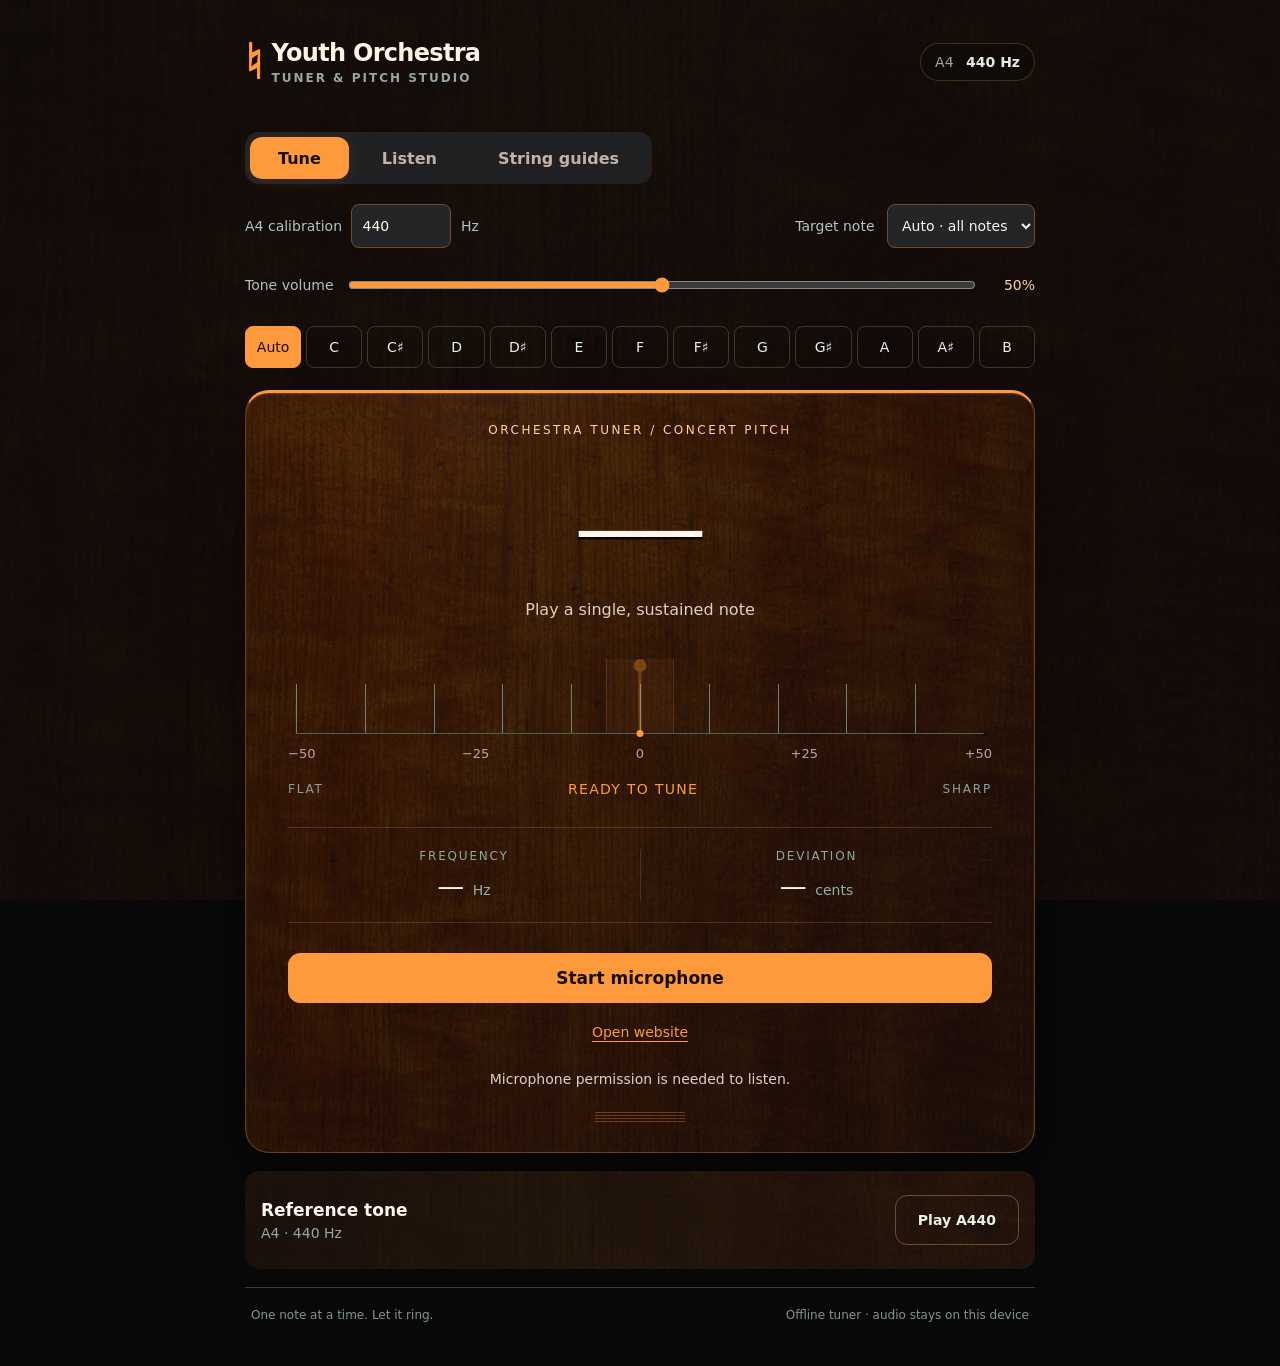
==== android/app/src/main/assets/index.html @ d524d64e "Add Youth Orchestra 1.0.1 Android app, APK, and website source" ====
<!doctype html>
<html lang="en"><head><meta http-equiv="Content-Security-Policy" content="default-src 'none'; script-src 'self'; style-src 'self'; style-src-attr 'unsafe-inline'; img-src 'self' data:; connect-src 'self'; worker-src 'self'; manifest-src 'self'; font-src 'self'; object-src 'none'; base-uri 'none'; form-action 'none'"><meta charset="utf-8"><meta name="viewport" content="width=device-width, initial-scale=1"><meta name="theme-color" content="#0b0b0d"><title>Youth Orchestra · Tuner</title><meta name="description" content="Tune your instrument with a live chromatic tuner calibrated to A4 = 440 Hz."><link rel="icon" type="image/svg+xml" href="data:image/svg+xml,%3Csvg xmlns='http://www.w3.org/2000/svg' viewBox='0 0 32 32'%3E%3Crect width='32' height='32' rx='8' fill='%230b0b0d'/%3E%3Cpath d='M10 6v12a6 6 0 0012 0V6M16 24v5' stroke='%23ff9a3c' stroke-width='3' fill='none'/%3E%3C/svg%3E"><link rel="stylesheet" href="style.css" integrity="sha384-l7qpOl9iHXeaQdGWVHoG00xx7gDx+W5d9m737v8T/c5CW1Lh4AtrodscPBLJtusu" crossorigin="anonymous"></head>
<body><main><header><div class="brand"><span class="mark">♮</span><span class="brand-name">Youth Orchestra<span class="studio">TUNER & PITCH STUDIO</span></span></div><span class="calibration">A4 <b>440 Hz</b></span></header>
<nav aria-label="Tuner mode"><button id="tunerTab" aria-pressed="true">Tune</button><button id="listenTab" aria-pressed="false">Listen</button><button id="guidesTab" aria-pressed="false">String guides</button></nav><div class="settings"><label>A4 calibration <input id="calibration" type="number" min="20" max="20000" step="0.1" value="440"> Hz</label><label>Target note <select id="target"><option value="auto">Auto · all notes</option></select></label><label class="volume-control" for="toneVolume">Tone volume <input id="toneVolume" type="range" min="0" max="100" step="1" value="50"><output id="volumeValue" for="toneVolume">50%</output></label></div><div id="noteStrip" class="note-strip" role="group" aria-label="Target note shortcuts"></div><section id="tunerView" class="instrument" aria-label="Chromatic tuner"><div class="eyebrow">ORCHESTRA TUNER / CONCERT PITCH</div><div class="readout"><span id="note">—</span><span id="octave"></span></div><p id="pitch" class="pitch">Play a single, sustained note</p><div class="meter"><div class="center-band"></div><div class="ticks" aria-hidden="true"></div><div id="needle" class="needle"></div><div class="center-dot"></div></div><div class="scale"><span>−50</span><span>−25</span><span>0</span><span>+25</span><span>+50</span></div><div class="meter-labels"><span>FLAT</span><span id="verdict">READY TO TUNE</span><span>SHARP</span></div><div class="details"><div><span>FREQUENCY</span><strong id="frequency">— <small>Hz</small></strong></div><div><span>DEVIATION</span><strong id="cents">— <small>cents</small></strong></div></div><button id="listen" class="primary">Start microphone</button><a class="website-link" href="https://a440-studio-tuner.k-lee-augsburg-2018.chatgpt.site" target="_self" rel="noopener noreferrer">Open website</a><p id="status" role="status" aria-live="polite">Microphone permission is needed to listen.</p></section>
<section id="toneView" class="instrument" hidden><div class="eyebrow">PITCH PLAYER</div><div class="tone-title" id="toneNote">A4</div><p class="pitch">Choose a note or enter a frequency.</p><div class="tone-controls"><label>Note<select id="playNote"></select></label><label>Octave<select id="playOctave"></select></label><label class="wide">Frequency (Hz)<input id="playFrequency" type="number" min="20" max="20000" step="0.01" value="440"></label></div><button id="playPitch" class="primary" aria-pressed="false">Play pitch</button><p role="status" id="playerStatus">Start with a comfortable device volume.</p></section><section id="guidesView" class="instrument guides" hidden><div class="eyebrow">BEGINNER STRING GUIDES · ONLINE</div><h1>Tune your strings</h1><p class="pitch">Choose your instrument and string to open a beginner tuning lesson on YouTube. Each string opens its instrument’s full lesson.</p><div id="guideCards" class="guide-cards"></div><p class="guide-tip">Use small adjustments. Ask your teacher for help with pegs if you are new to tuning. Videos may use A440 even when your tuner calibration is different.</p><a class="website-link" href="https://a440-studio-tuner.k-lee-augsburg-2018.chatgpt.site" target="_self" rel="noopener noreferrer">Open website</a><p id="guideStatus" role="status"></p></section><dialog id="youtubeDialog"><h2 id="youtubeHeading">Open YouTube?</h2><p>This video needs internet. Your device may open the YouTube app; otherwise it opens in your browser.</p><div class="dialog-actions"><a id="youtubeLink" rel="noopener noreferrer" target="_self">Open YouTube</a><button id="cancelYoutube">Cancel</button></div></dialog><section id="referenceView" class="reference"><div><h2>Reference tone</h2><p>A4 · 440 Hz</p></div><button id="tone" aria-pressed="false">Play A440</button></section><footer><span>One note at a time. Let it ring.</span><span id="offlineStatus">Offline tuner · audio stays on this device</span></footer></main><script src="pitch.js" integrity="sha384-BECpr91P+D3OxPSTSqwNMDl9bMT2ejgZ+ItvPSgQ0dWuOqa0LELNYgznFjPIqYQX" crossorigin="anonymous"></script><script src="app.js" integrity="sha384-XXrqJ1t/j3+J7jpOXu4cFo1LHDAMby+DLLV+w2ytijfgjaPGy2+/SViNsLH3Heom" crossorigin="anonymous"></script></body></html>
---- android/app/src/main/assets/style.css ----
*{box-sizing:border-box} :root{font-family:Inter,ui-sans-serif,system-ui,-apple-system,sans-serif;color:#fff5ed;background:#0b0b0d;color-scheme:dark}body{margin:0}main{max-width:850px;margin:auto;padding:34px 30px 24px}header{display:flex;justify-content:space-between;align-items:center;margin-bottom:42px;gap:20px}.brand{font-size:25px;font-weight:650;letter-spacing:-1px;display:flex;align-items:center;gap:10px}.mark{color:#ff9a3c;font-size:34px}.studio{font-size:12px;letter-spacing:2px;color:#95a6a3;margin-left:10px}.calibration{font-size:14px;color:#98aaa5;border:1px solid #40352e;padding:10px 14px;border-radius:30px;white-space:nowrap}.calibration b{color:#e2ebdf;margin-left:8px}.instrument{background:linear-gradient(150deg,#202023,#141416);border:1px solid #40352e;border-radius:24px;padding:30px 42px;text-align:center;box-shadow:0 30px 90px #0003}.eyebrow{font-size:12px;letter-spacing:2.5px;color:#c2b2a7}.readout{height:161px;display:flex;justify-content:center;align-items:center;padding-top:8px;gap:6px}#note{font-size:122px;line-height:1;font-weight:500;letter-spacing:-7px}#octave{font-size:29px;align-self:center;color:#9eb3a8;padding-top:55px}.pitch{color:#b2c2bc;font-size:16px;margin:2px 0 40px}.meter{height:75px;position:relative;margin:0 8px}.ticks{position:absolute;inset:25px 0 0;background:repeating-linear-gradient(to right,#718179 0 1px,transparent 1px 10%);border-bottom:1px solid #52605a}.center-band{position:absolute;left:45%;width:10%;height:100%;background:#ff9a3c0d;border-left:1px solid #ff9a3c30;border-right:1px solid #ff9a3c30}.needle{position:absolute;left:50%;top:0;height:77px;width:3px;background:#ff9a3c;transform:translateX(-50%);transition:left .12s ease-out;opacity:.3}.needle:before{content:'';position:absolute;top:0;left:-5px;width:13px;height:13px;border-radius:50%;background:inherit}.center-dot{position:absolute;bottom:-3px;left:50%;width:7px;height:7px;transform:translateX(-50%);background:#ff9a3c;border-radius:50%}.scale{display:flex;justify-content:space-between;color:#93a59b;font-size:13px;margin:12px 0 20px}.meter-labels{display:flex;justify-content:space-between;align-items:center;color:#8ea097;font-size:12px;letter-spacing:1.8px;gap:8px}#verdict{color:#ff9a3c;letter-spacing:1.3px;font-size:14px}.details{display:grid;grid-template-columns:1fr 1fr;border-top:1px solid #40352e;border-bottom:1px solid #40352e;margin:30px 0;padding:21px 0}.details>div+div{border-left:1px solid #40352e}.details span{display:block;font-size:12px;letter-spacing:1.8px;color:#91a79b;margin-bottom:7px}.details strong{font-size:27px;font-weight:450;font-variant-numeric:tabular-nums}.details small{font-size:14px;color:#99afa0}button{font:inherit;cursor:pointer;border-radius:12px;padding:14px 22px;border:1px solid #6f4d33;background:transparent;color:#e9f1ea;font-weight:600;min-height:50px}button:hover{background:#ff9a3c12}button:focus-visible{outline:3px solid #ffc58c;outline-offset:4px}button:disabled{opacity:.6;cursor:wait}.primary{width:100%;background:#ff9a3c;border-color:#ff9a3c;color:#160d05;font-size:17px}.primary:hover{background:#ffb96f}#status{font-size:14px;color:#a1b3aa;line-height:1.5;min-height:21px;margin:16px 0 0}.reference{display:flex;justify-content:space-between;align-items:center;padding:25px 6px;gap:15px}.reference h2{font-size:17px;margin:0 0 5px;font-weight:550}.reference p{font-size:14px;color:#92aa9b;margin:0}.reference button{font-size:14px}footer{display:flex;justify-content:space-between;color:#83958b;font-size:12px;border-top:1px solid #303f37;padding:18px 6px;gap:14px;line-height:1.5}@media(max-width:560px){main{padding:20px 16px}.studio{display:none}header{margin-bottom:24px}.instrument{padding:25px 23px;border-radius:20px}#note{font-size:108px}.readout{height:144px}.pitch{margin-bottom:32px}.meter-labels{letter-spacing:.8px;font-size:12px}#verdict{font-size:12px;letter-spacing:.8px}footer{flex-direction:column;gap:5px}.details strong{font-size:24px}}@media(prefers-reduced-motion:reduce){.needle{transition:none}}
 [hidden]{display:none!important}nav{display:flex;gap:5px;margin-bottom:20px;background:#202023;padding:5px;border-radius:14px;width:fit-content}nav button{border:0;min-height:42px;padding:10px 28px;color:#c2b2a7}nav button[aria-pressed=true]{background:#ff9a3c;color:#160d05}.settings{display:flex;gap:16px;justify-content:space-between;margin-bottom:20px;flex-wrap:wrap}label{font-size:14px;color:#b2c2bc}input,select{font:inherit;background:#252527;color:#fff5ed;border:1px solid #6f4d33;border-radius:8px;padding:10px;min-height:44px}input:focus-visible,select:focus-visible{outline:2px solid #ff9a3c;outline-offset:2px}#calibration{width:100px;margin:0 5px}.settings select{margin-left:8px}.tone-title{font-size:88px;padding:25px 0 12px;font-weight:500}.tone-controls{display:grid;grid-template-columns:1fr 1fr;gap:20px;text-align:left;margin:25px 0}.tone-controls label{display:flex;flex-direction:column;gap:8px}.wide{grid-column:1/-1}#playerStatus{font-size:14px;color:#a1b3aa;line-height:1.5}@media(max-width:560px){.settings{flex-direction:column}.settings label{display:flex;align-items:center;justify-content:space-between}.settings select{max-width:185px}}
.note-strip{display:flex;gap:5px;margin:0 0 22px;flex-wrap:wrap}.note-strip button{flex:1;min-width:42px;padding:9px 6px;min-height:42px;font-size:14px;border-color:#40352e;border-radius:8px;font-weight:500}.note-strip button[aria-pressed=true]{background:#ff9a3c;color:#160d05;border-color:#ff9a3c}.instrument{background:radial-gradient(ellipse at 50% 0%,#3d291c 0%,#202023 45%,#141416 100%)}.readout{text-shadow:0 0 50px #ff9a3c15}.tone-title{color:#ff9a3c}.brand{letter-spacing:-.5px}@media(max-width:560px){.note-strip{display:grid;grid-template-columns:repeat(7,1fr)}.note-strip button{min-width:0}}
.guides{text-align:left}.guides h1{font-size:36px;letter-spacing:-1px;margin:22px 0 12px}.guides>.pitch{line-height:1.6;margin-bottom:24px}.guide-cards{display:grid;grid-template-columns:1fr 1fr;gap:16px}.guide-card{border:1px solid #594332;background:#0b0b0d66;padding:20px;border-radius:15px}.guide-card h2{margin:0 0 9px;font-size:22px}.guide-card p{font-size:14px;color:#a9bdae;min-height:42px;line-height:1.5}.string-buttons{display:flex;gap:8px;margin:18px 0}.string-buttons button{flex:1;padding:10px 6px;font-size:22px;color:#ff9a3c;background:#ff9a3c09}.guide-card small{color:#94ab9c;font-size:12px;line-height:1.5}.guide-tip{font-size:14px;color:#adc0b3;line-height:1.6;margin:24px 0 0}dialog{background:#202023;color:#fff5ed;border:1px solid #6f4d33;border-radius:18px;max-width:420px;padding:26px;margin:auto}dialog::backdrop{background:#000b}dialog p{font-size:16px;line-height:1.6;color:#b2c2bc}.dialog-actions{display:flex;gap:12px;flex-wrap:wrap}.dialog-actions a{display:inline-flex;align-items:center;color:#160d05;background:#ff9a3c;text-decoration:none;padding:14px 22px;border-radius:12px;font-weight:600}@media(max-width:560px){.guide-cards{grid-template-columns:1fr}nav{width:100%}nav button{flex:1;padding:10px 8px;font-size:14px}.guides h1{font-size:30px}}

.website-link{display:inline-block;color:#ff9a3c;font-size:14px;padding:13px 8px;margin-top:8px;text-underline-offset:4px}.website-link:focus-visible{outline:2px solid #ff9a3c;outline-offset:3px}

.brand-name{font-size:24px;letter-spacing:-.7px}.brand-name .studio{display:block;margin:4px 0 0;font-size:12px;letter-spacing:2px}.mark{font-family:Georgia,serif;font-size:48px}.instrument{border-top:3px solid #ff9a3c}.eyebrow{color:#ffad65}.instrument:after{content:'';display:block;height:10px;margin:22px auto 0;width:90px;background:repeating-linear-gradient(to bottom,#ff9a3c50 0 1px,transparent 1px 3px)}#note,.tone-title{font-family:Georgia,'Times New Roman',serif;font-weight:400}.calibration{background:#ff9a3c08}.guide-card h2{font-family:Georgia,serif;font-size:26px}.scale{color:#b8a89c}nav button[aria-pressed=true]{box-shadow:0 3px 15px #ff9a3c20}@media(max-width:560px){.brand-name{font-size:20px}.brand-name .studio{display:block;font-size:10px;letter-spacing:1.2px}.calibration{padding:9px 10px}.brand{gap:7px}header{gap:9px}.mark{font-size:38px}}

body{background:linear-gradient(#090809ef,#090809e8),url('violin-wood.jpg') center/cover fixed}.instrument{background:linear-gradient(130deg,#160b04b8,#080809d9),url('violin-wood.jpg') center/cover;border:1px solid #c980455e;border-top:3px solid #ff9a3c;box-shadow:inset 0 1px 2px #ffcf9630,0 25px 70px #0007}.readout{text-shadow:0 2px 2px #000,0 0 60px #ff9a3c25}.guide-card{background:linear-gradient(#0b0909c9,#0b0909eb),url('violin-wood.jpg') center/cover;border-color:#b076464d}.reference{border-radius:14px;padding:24px 16px;background:linear-gradient(90deg,#120e0bef,#120e0bde),url('violin-wood.jpg') center/cover;margin:18px 0}.calibration{background:#100b08b8;border-color:#9d623a66}.instrument .eyebrow{color:#ffd0a4}.details{border-color:#b076464d}.pitch,#status{color:#ded0c5}.brand-name{color:#fff2e5}.guides h1{font-family:Georgia,serif;font-weight:400}

.volume-control{display:flex;align-items:center;gap:12px;flex-basis:100%;margin:3px 0}.volume-control input{flex:1;width:100%;min-height:32px;padding:0;accent-color:#ff9a3c;background:transparent;border:0}.volume-control output{min-width:45px;text-align:right;font-variant-numeric:tabular-nums;font-size:14px;color:#ffd0a4}.volume-control{white-space:nowrap}
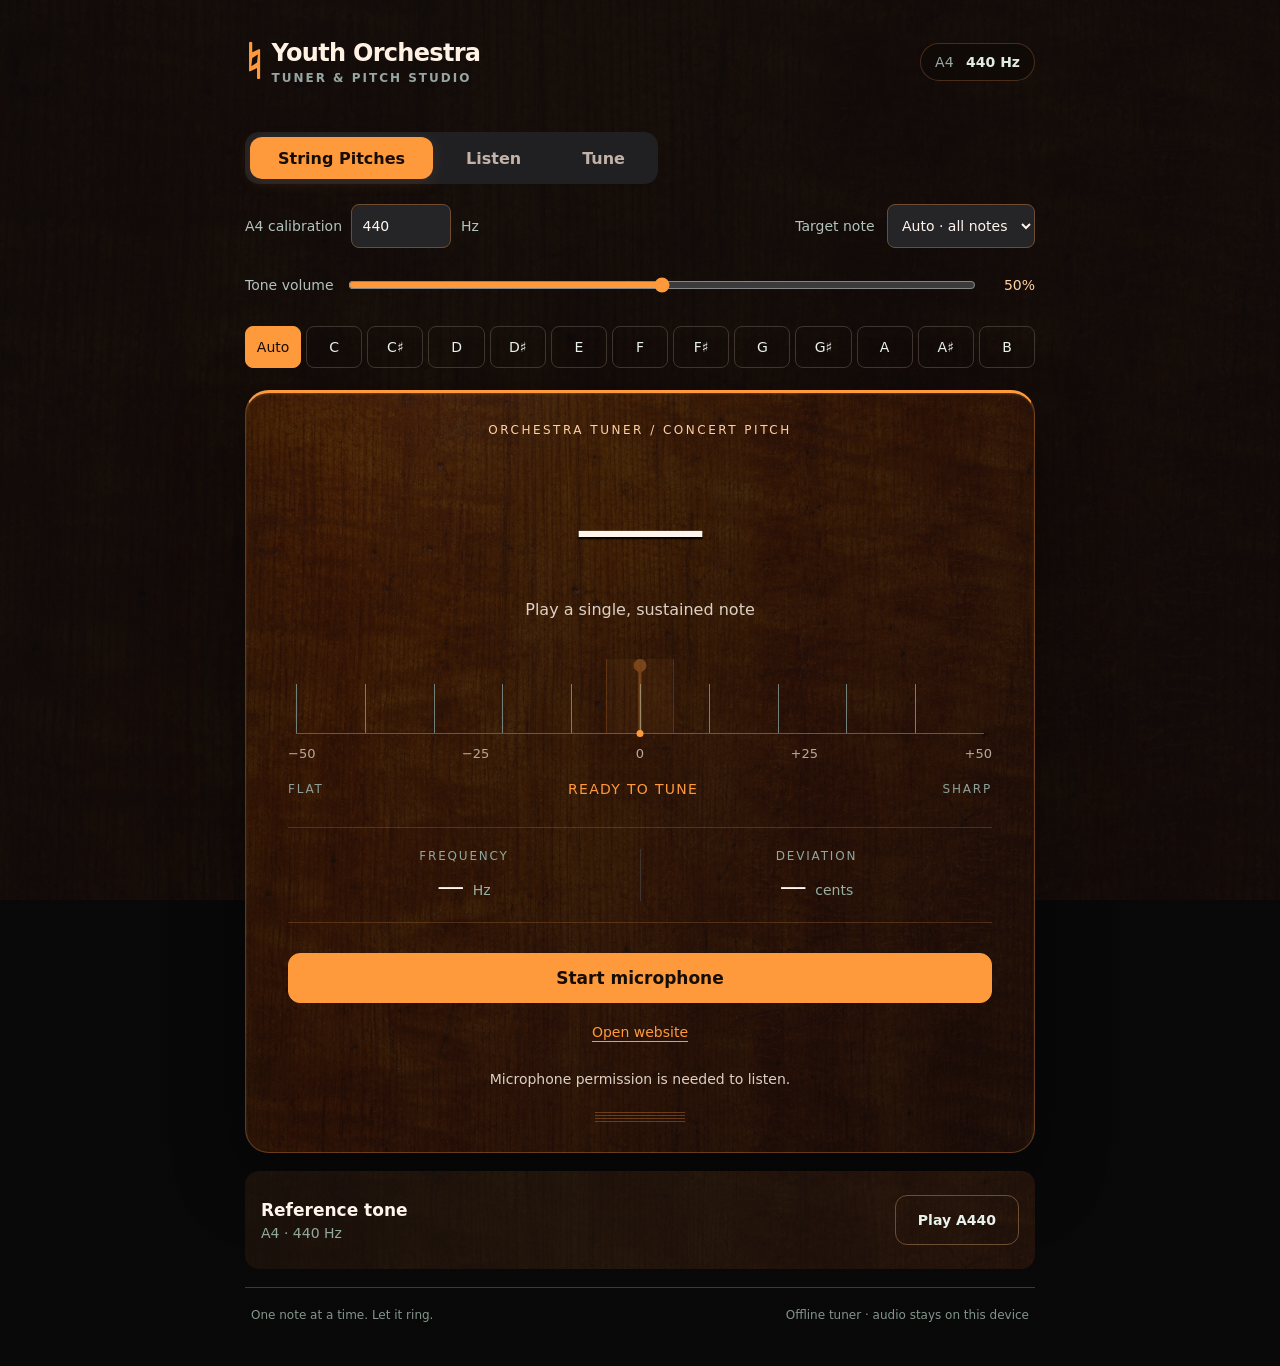
==== commit 1425993c: "Update Youth Orchestra tuner to v1.0.2" ====
--- a/android/app/src/main/assets/index.html
+++ b/android/app/src/main/assets/index.html
@@ -1,5 +1,5 @@
 <!doctype html>
 <html lang="en"><head><meta http-equiv="Content-Security-Policy" content="default-src 'none'; script-src 'self'; style-src 'self'; style-src-attr 'unsafe-inline'; img-src 'self' data:; connect-src 'self'; worker-src 'self'; manifest-src 'self'; font-src 'self'; object-src 'none'; base-uri 'none'; form-action 'none'"><meta charset="utf-8"><meta name="viewport" content="width=device-width, initial-scale=1"><meta name="theme-color" content="#0b0b0d"><title>Youth Orchestra · Tuner</title><meta name="description" content="Tune your instrument with a live chromatic tuner calibrated to A4 = 440 Hz."><link rel="icon" type="image/svg+xml" href="data:image/svg+xml,%3Csvg xmlns='http://www.w3.org/2000/svg' viewBox='0 0 32 32'%3E%3Crect width='32' height='32' rx='8' fill='%230b0b0d'/%3E%3Cpath d='M10 6v12a6 6 0 0012 0V6M16 24v5' stroke='%23ff9a3c' stroke-width='3' fill='none'/%3E%3C/svg%3E"><link rel="stylesheet" href="style.css" integrity="sha384-l7qpOl9iHXeaQdGWVHoG00xx7gDx+W5d9m737v8T/c5CW1Lh4AtrodscPBLJtusu" crossorigin="anonymous"></head>
 <body><main><header><div class="brand"><span class="mark">♮</span><span class="brand-name">Youth Orchestra<span class="studio">TUNER & PITCH STUDIO</span></span></div><span class="calibration">A4 <b>440 Hz</b></span></header>
-<nav aria-label="Tuner mode"><button id="tunerTab" aria-pressed="true">Tune</button><button id="listenTab" aria-pressed="false">Listen</button><button id="guidesTab" aria-pressed="false">String guides</button></nav><div class="settings"><label>A4 calibration <input id="calibration" type="number" min="20" max="20000" step="0.1" value="440"> Hz</label><label>Target note <select id="target"><option value="auto">Auto · all notes</option></select></label><label class="volume-control" for="toneVolume">Tone volume <input id="toneVolume" type="range" min="0" max="100" step="1" value="50"><output id="volumeValue" for="toneVolume">50%</output></label></div><div id="noteStrip" class="note-strip" role="group" aria-label="Target note shortcuts"></div><section id="tunerView" class="instrument" aria-label="Chromatic tuner"><div class="eyebrow">ORCHESTRA TUNER / CONCERT PITCH</div><div class="readout"><span id="note">—</span><span id="octave"></span></div><p id="pitch" class="pitch">Play a single, sustained note</p><div class="meter"><div class="center-band"></div><div class="ticks" aria-hidden="true"></div><div id="needle" class="needle"></div><div class="center-dot"></div></div><div class="scale"><span>−50</span><span>−25</span><span>0</span><span>+25</span><span>+50</span></div><div class="meter-labels"><span>FLAT</span><span id="verdict">READY TO TUNE</span><span>SHARP</span></div><div class="details"><div><span>FREQUENCY</span><strong id="frequency">— <small>Hz</small></strong></div><div><span>DEVIATION</span><strong id="cents">— <small>cents</small></strong></div></div><button id="listen" class="primary">Start microphone</button><a class="website-link" href="https://a440-studio-tuner.k-lee-augsburg-2018.chatgpt.site" target="_self" rel="noopener noreferrer">Open website</a><p id="status" role="status" aria-live="polite">Microphone permission is needed to listen.</p></section>
+<nav aria-label="Tuner mode"><button id="guidesTab" aria-pressed="true">String Pitches</button><button id="listenTab" aria-pressed="false">Listen</button><button id="tunerTab" aria-pressed="false">Tune</button></nav><div class="settings"><label>A4 calibration <input id="calibration" type="number" min="20" max="20000" step="0.1" value="440"> Hz</label><label>Target note <select id="target"><option value="auto">Auto · all notes</option></select></label><label class="volume-control" for="toneVolume">Tone volume <input id="toneVolume" type="range" min="0" max="100" step="1" value="50"><output id="volumeValue" for="toneVolume">50%</output></label></div><div id="noteStrip" class="note-strip" role="group" aria-label="Target note shortcuts"></div><section id="tunerView" class="instrument" aria-label="Chromatic tuner"><div class="eyebrow">ORCHESTRA TUNER / CONCERT PITCH</div><div class="readout"><span id="note">—</span><span id="octave"></span></div><p id="pitch" class="pitch">Play a single, sustained note</p><div class="meter"><div class="center-band"></div><div class="ticks" aria-hidden="true"></div><div id="needle" class="needle"></div><div class="center-dot"></div></div><div class="scale"><span>−50</span><span>−25</span><span>0</span><span>+25</span><span>+50</span></div><div class="meter-labels"><span>FLAT</span><span id="verdict">READY TO TUNE</span><span>SHARP</span></div><div class="details"><div><span>FREQUENCY</span><strong id="frequency">— <small>Hz</small></strong></div><div><span>DEVIATION</span><strong id="cents">— <small>cents</small></strong></div></div><button id="listen" class="primary">Start microphone</button><a class="website-link" href="https://a440-studio-tuner.k-lee-augsburg-2018.chatgpt.site" target="_self" rel="noopener noreferrer">Open website</a><p id="status" role="status" aria-live="polite">Microphone permission is needed to listen.</p></section>
 <section id="toneView" class="instrument" hidden><div class="eyebrow">PITCH PLAYER</div><div class="tone-title" id="toneNote">A4</div><p class="pitch">Choose a note or enter a frequency.</p><div class="tone-controls"><label>Note<select id="playNote"></select></label><label>Octave<select id="playOctave"></select></label><label class="wide">Frequency (Hz)<input id="playFrequency" type="number" min="20" max="20000" step="0.01" value="440"></label></div><button id="playPitch" class="primary" aria-pressed="false">Play pitch</button><p role="status" id="playerStatus">Start with a comfortable device volume.</p></section><section id="guidesView" class="instrument guides" hidden><div class="eyebrow">BEGINNER STRING GUIDES · ONLINE</div><h1>Tune your strings</h1><p class="pitch">Choose your instrument and string to open a beginner tuning lesson on YouTube. Each string opens its instrument’s full lesson.</p><div id="guideCards" class="guide-cards"></div><p class="guide-tip">Use small adjustments. Ask your teacher for help with pegs if you are new to tuning. Videos may use A440 even when your tuner calibration is different.</p><a class="website-link" href="https://a440-studio-tuner.k-lee-augsburg-2018.chatgpt.site" target="_self" rel="noopener noreferrer">Open website</a><p id="guideStatus" role="status"></p></section><dialog id="youtubeDialog"><h2 id="youtubeHeading">Open YouTube?</h2><p>This video needs internet. Your device may open the YouTube app; otherwise it opens in your browser.</p><div class="dialog-actions"><a id="youtubeLink" rel="noopener noreferrer" target="_self">Open YouTube</a><button id="cancelYoutube">Cancel</button></div></dialog><section id="referenceView" class="reference"><div><h2>Reference tone</h2><p>A4 · 440 Hz</p></div><button id="tone" aria-pressed="false">Play A440</button></section><footer><span>One note at a time. Let it ring.</span><span id="offlineStatus">Offline tuner · audio stays on this device</span></footer></main><script src="pitch.js" integrity="sha384-BECpr91P+D3OxPSTSqwNMDl9bMT2ejgZ+ItvPSgQ0dWuOqa0LELNYgznFjPIqYQX" crossorigin="anonymous"></script><script src="app.js" integrity="sha384-XXrqJ1t/j3+J7jpOXu4cFo1LHDAMby+DLLV+w2ytijfgjaPGy2+/SViNsLH3Heom" crossorigin="anonymous"></script></body></html>
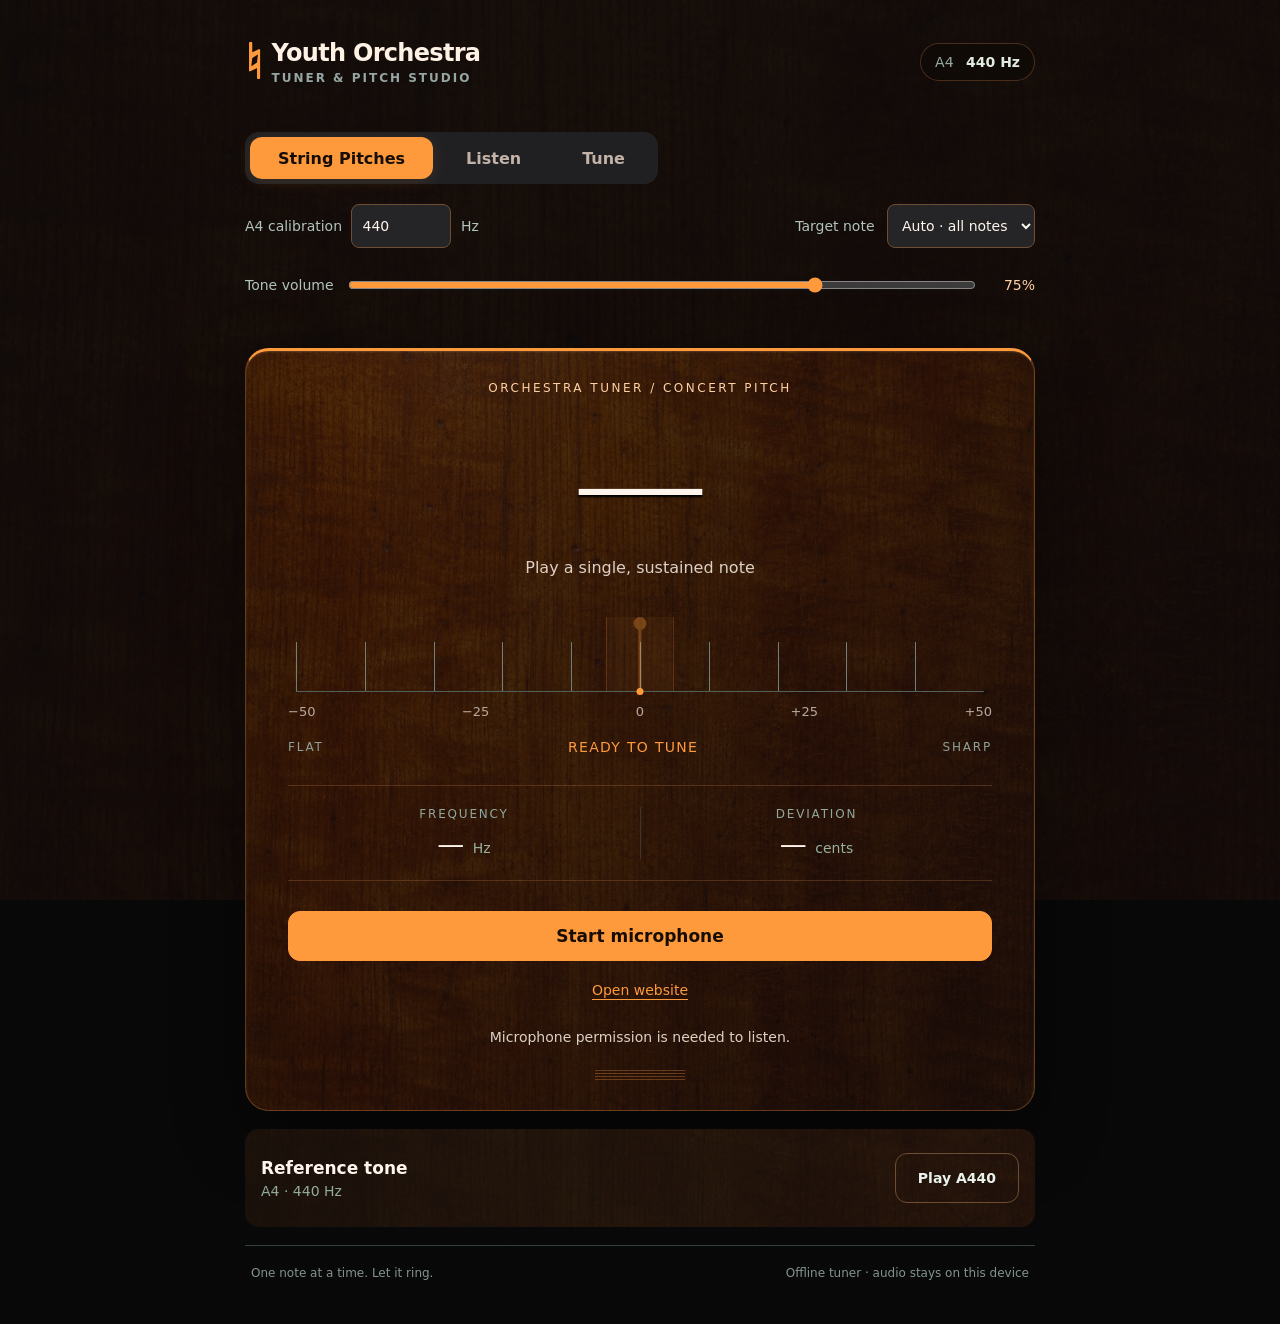
==== commit a8944855: "Complete v1.0.2 tuner requirements" ====
--- a/android/app/src/main/assets/index.html
+++ b/android/app/src/main/assets/index.html
@@ -1,5 +1,5 @@
 <!doctype html>
 <html lang="en"><head><meta http-equiv="Content-Security-Policy" content="default-src 'none'; script-src 'self'; style-src 'self'; style-src-attr 'unsafe-inline'; img-src 'self' data:; connect-src 'self'; worker-src 'self'; manifest-src 'self'; font-src 'self'; object-src 'none'; base-uri 'none'; form-action 'none'"><meta charset="utf-8"><meta name="viewport" content="width=device-width, initial-scale=1"><meta name="theme-color" content="#0b0b0d"><title>Youth Orchestra · Tuner</title><meta name="description" content="Tune your instrument with a live chromatic tuner calibrated to A4 = 440 Hz."><link rel="icon" type="image/svg+xml" href="data:image/svg+xml,%3Csvg xmlns='http://www.w3.org/2000/svg' viewBox='0 0 32 32'%3E%3Crect width='32' height='32' rx='8' fill='%230b0b0d'/%3E%3Cpath d='M10 6v12a6 6 0 0012 0V6M16 24v5' stroke='%23ff9a3c' stroke-width='3' fill='none'/%3E%3C/svg%3E"><link rel="stylesheet" href="style.css" integrity="sha384-l7qpOl9iHXeaQdGWVHoG00xx7gDx+W5d9m737v8T/c5CW1Lh4AtrodscPBLJtusu" crossorigin="anonymous"></head>
 <body><main><header><div class="brand"><span class="mark">♮</span><span class="brand-name">Youth Orchestra<span class="studio">TUNER & PITCH STUDIO</span></span></div><span class="calibration">A4 <b>440 Hz</b></span></header>
-<nav aria-label="Tuner mode"><button id="guidesTab" aria-pressed="true">String Pitches</button><button id="listenTab" aria-pressed="false">Listen</button><button id="tunerTab" aria-pressed="false">Tune</button></nav><div class="settings"><label>A4 calibration <input id="calibration" type="number" min="20" max="20000" step="0.1" value="440"> Hz</label><label>Target note <select id="target"><option value="auto">Auto · all notes</option></select></label><label class="volume-control" for="toneVolume">Tone volume <input id="toneVolume" type="range" min="0" max="100" step="1" value="50"><output id="volumeValue" for="toneVolume">50%</output></label></div><div id="noteStrip" class="note-strip" role="group" aria-label="Target note shortcuts"></div><section id="tunerView" class="instrument" aria-label="Chromatic tuner"><div class="eyebrow">ORCHESTRA TUNER / CONCERT PITCH</div><div class="readout"><span id="note">—</span><span id="octave"></span></div><p id="pitch" class="pitch">Play a single, sustained note</p><div class="meter"><div class="center-band"></div><div class="ticks" aria-hidden="true"></div><div id="needle" class="needle"></div><div class="center-dot"></div></div><div class="scale"><span>−50</span><span>−25</span><span>0</span><span>+25</span><span>+50</span></div><div class="meter-labels"><span>FLAT</span><span id="verdict">READY TO TUNE</span><span>SHARP</span></div><div class="details"><div><span>FREQUENCY</span><strong id="frequency">— <small>Hz</small></strong></div><div><span>DEVIATION</span><strong id="cents">— <small>cents</small></strong></div></div><button id="listen" class="primary">Start microphone</button><a class="website-link" href="https://a440-studio-tuner.k-lee-augsburg-2018.chatgpt.site" target="_self" rel="noopener noreferrer">Open website</a><p id="status" role="status" aria-live="polite">Microphone permission is needed to listen.</p></section>
+<nav aria-label="Tuner mode"><button id="guidesTab" aria-pressed="true">String Pitches</button><button id="listenTab" aria-pressed="false">Listen</button><button id="tunerTab" aria-pressed="false">Tune</button></nav><div class="settings"><label>A4 calibration <input id="calibration" type="number" min="20" max="20000" step="0.1" value="440"> Hz</label><label>Target note <select id="target"><option value="auto">Auto · all notes</option></select></label><label class="volume-control" for="toneVolume">Tone volume <input id="toneVolume" type="range" min="0" max="100" step="1" value="75"><output id="volumeValue" for="toneVolume">75%</output></label></div><div id="noteStrip" class="note-strip" role="group" aria-label="Target note shortcuts"></div><section id="tunerView" class="instrument" aria-label="Chromatic tuner"><div class="eyebrow">ORCHESTRA TUNER / CONCERT PITCH</div><div class="readout"><span id="note">—</span><span id="octave"></span></div><p id="pitch" class="pitch">Play a single, sustained note</p><div class="meter"><div class="center-band"></div><div class="ticks" aria-hidden="true"></div><div id="needle" class="needle"></div><div class="center-dot"></div></div><div class="scale"><span>−50</span><span>−25</span><span>0</span><span>+25</span><span>+50</span></div><div class="meter-labels"><span>FLAT</span><span id="verdict">READY TO TUNE</span><span>SHARP</span></div><div class="details"><div><span>FREQUENCY</span><strong id="frequency">— <small>Hz</small></strong></div><div><span>DEVIATION</span><strong id="cents">— <small>cents</small></strong></div></div><button id="listen" class="primary">Start microphone</button><a class="website-link" href="https://a440-studio-tuner.k-lee-augsburg-2018.chatgpt.site" target="_self" rel="noopener noreferrer">Open website</a><p id="status" role="status" aria-live="polite">Microphone permission is needed to listen.</p></section>
 <section id="toneView" class="instrument" hidden><div class="eyebrow">PITCH PLAYER</div><div class="tone-title" id="toneNote">A4</div><p class="pitch">Choose a note or enter a frequency.</p><div class="tone-controls"><label>Note<select id="playNote"></select></label><label>Octave<select id="playOctave"></select></label><label class="wide">Frequency (Hz)<input id="playFrequency" type="number" min="20" max="20000" step="0.01" value="440"></label></div><button id="playPitch" class="primary" aria-pressed="false">Play pitch</button><p role="status" id="playerStatus">Start with a comfortable device volume.</p></section><section id="guidesView" class="instrument guides" hidden><div class="eyebrow">BEGINNER STRING GUIDES · ONLINE</div><h1>Tune your strings</h1><p class="pitch">Choose your instrument and string to open a beginner tuning lesson on YouTube. Each string opens its instrument’s full lesson.</p><div id="guideCards" class="guide-cards"></div><p class="guide-tip">Use small adjustments. Ask your teacher for help with pegs if you are new to tuning. Videos may use A440 even when your tuner calibration is different.</p><a class="website-link" href="https://a440-studio-tuner.k-lee-augsburg-2018.chatgpt.site" target="_self" rel="noopener noreferrer">Open website</a><p id="guideStatus" role="status"></p></section><dialog id="youtubeDialog"><h2 id="youtubeHeading">Open YouTube?</h2><p>This video needs internet. Your device may open the YouTube app; otherwise it opens in your browser.</p><div class="dialog-actions"><a id="youtubeLink" rel="noopener noreferrer" target="_self">Open YouTube</a><button id="cancelYoutube">Cancel</button></div></dialog><section id="referenceView" class="reference"><div><h2>Reference tone</h2><p>A4 · 440 Hz</p></div><button id="tone" aria-pressed="false">Play A440</button></section><footer><span>One note at a time. Let it ring.</span><span id="offlineStatus">Offline tuner · audio stays on this device</span></footer></main><script src="pitch.js" integrity="sha384-BECpr91P+D3OxPSTSqwNMDl9bMT2ejgZ+ItvPSgQ0dWuOqa0LELNYgznFjPIqYQX" crossorigin="anonymous"></script><script src="app.js" integrity="sha384-XXrqJ1t/j3+J7jpOXu4cFo1LHDAMby+DLLV+w2ytijfgjaPGy2+/SViNsLH3Heom" crossorigin="anonymous"></script></body></html>
